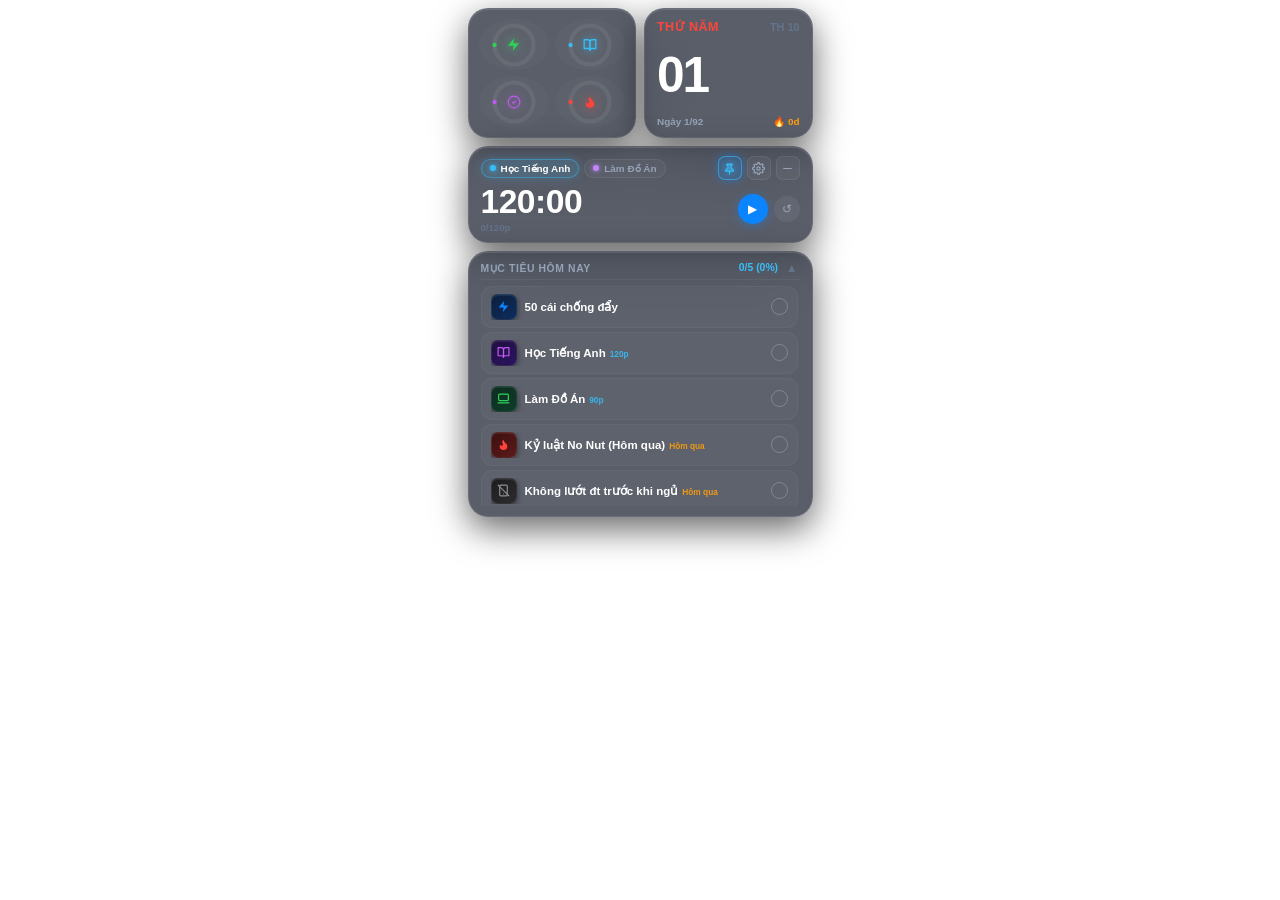
==== ui/index.html @ b0678db2 "first commit" ====
<!DOCTYPE html>
<html lang="vi">
<head>
  <meta charset="UTF-8">
  <meta name="viewport" content="width=device-width, initial-scale=1.0">
  <title>Winter Arc iOS Widgets</title>
  <link rel="stylesheet" href="style.css?v=4">
</head>
<body class="ios-body">

  <div class="widget-stack" id="drag-handle">
    
    <!-- TOP ROW: 2 SMALL SQUIRCLES (Side by Side) -->
    <div class="row-two-squares">
      
      <!-- WIDGET 1: ACTIVITY RINGS (Exact Apple Fitness / Battery style from reference) -->
      <div class="ios-card card-rings">
        <div class="rings-grid">
          <!-- Ring 1: Pushups -->
          <div class="ring-box" id="ring-box-pushups" title="50 Chống đẩy">
            <svg class="ring-svg" viewBox="0 0 36 36">
              <path class="ring-bg" d="M18 2.0845 a 15.9155 15.9155 0 0 1 0 31.831 a 15.9155 15.9155 0 0 1 0 -31.831"/>
              <path id="ring-pushups" class="ring-fill green" stroke-dasharray="0, 100" d="M18 2.0845 a 15.9155 15.9155 0 0 1 0 31.831 a 15.9155 15.9155 0 0 1 0 -31.831"/>
            </svg>
            <span class="ring-icon green">
              <svg viewBox="0 0 24 24" width="15" height="15" fill="currentColor">
                <path d="M13 2L3 14h9l-1 8 10-12h-9l1-8z"/>
              </svg>
            </span>
          </div>

          <!-- Ring 2: English -->
          <div class="ring-box" id="ring-box-english" title="2h Tiếng Anh">
            <svg class="ring-svg" viewBox="0 0 36 36">
              <path class="ring-bg" d="M18 2.0845 a 15.9155 15.9155 0 0 1 0 31.831 a 15.9155 15.9155 0 0 1 0 -31.831"/>
              <path id="ring-english" class="ring-fill cyan" stroke-dasharray="0, 100" d="M18 2.0845 a 15.9155 15.9155 0 0 1 0 31.831 a 15.9155 15.9155 0 0 1 0 -31.831"/>
            </svg>
            <span class="ring-icon cyan">
              <svg viewBox="0 0 24 24" width="14" height="14" fill="none" stroke="currentColor" stroke-width="2.2" stroke-linecap="round" stroke-linejoin="round">
                <path d="M2 3h6a4 4 0 0 1 4 4v14a3 3 0 0 0-3-3H2z"/>
                <path d="M22 3h-6a4 4 0 0 0-4 4v14a3 3 0 0 1 3-3h7z"/>
              </svg>
            </span>
          </div>

          <!-- Ring 3: Sleep Recovery -->
          <div class="ring-box" id="ring-box-sleep" title="Giấc ngủ phục hồi 7-8h">
            <svg class="ring-svg" viewBox="0 0 36 36">
              <path class="ring-bg" d="M18 2.0845 a 15.9155 15.9155 0 0 1 0 31.831 a 15.9155 15.9155 0 0 1 0 -31.831"/>
              <path id="ring-sleep" class="ring-fill purple" stroke-dasharray="0, 100" d="M18 2.0845 a 15.9155 15.9155 0 0 1 0 31.831 a 15.9155 15.9155 0 0 1 0 -31.831"/>
            </svg>
            <span class="ring-icon purple" id="icon-sleep">
              <svg viewBox="0 0 24 24" width="14" height="14" fill="none" stroke="currentColor" stroke-width="2.2" stroke-linecap="round" stroke-linejoin="round">
                <path d="M12 3a6 6 0 0 0 9 9 9 9 0 1 1-9-9Z"/>
              </svg>
            </span>
          </div>

          <!-- Ring 4: No Nut -->
          <div class="ring-box" id="ring-box-nonut" title="No Nut">
            <svg class="ring-svg" viewBox="0 0 36 36">
              <path class="ring-bg" d="M18 2.0845 a 15.9155 15.9155 0 0 1 0 31.831 a 15.9155 15.9155 0 0 1 0 -31.831"/>
              <path id="ring-nonut" class="ring-fill flame" stroke-dasharray="0, 100" d="M18 2.0845 a 15.9155 15.9155 0 0 1 0 31.831 a 15.9155 15.9155 0 0 1 0 -31.831"/>
            </svg>
            <span class="ring-icon flame">
              <svg viewBox="0 0 24 24" width="14" height="14" fill="currentColor">
                <path d="M8.5 14.5A2.5 2.5 0 0 0 11 12c0-1.38-.5-2-1-3-1.072-2.143-.224-4.054 2-6 .5 2.5 2 4.9 4 6.5 2 1.6 3 3.5 3 5.5a7 7 0 1 1-14 0c0-1.153.433-2.294 1-3a2.5 2.5 0 0 0 2.5 2.5z"/>
              </svg>
            </span>
          </div>
        </div>
      </div>

      <!-- WIDGET 2: APPLE CALENDAR / COUNTDOWN (Exact white calendar widget from reference) -->
      <div class="ios-card card-calendar">
        <div class="cal-header">
          <span class="cal-weekday" id="cal-weekday">Thứ Hai</span>
          <span class="cal-month" id="cal-month">TH 10</span>
        </div>
        <div class="cal-number" id="cal-day-num">01</div>
        <div class="cal-footer">
          <span class="cal-target" id="cal-target-sub">Ngày 1/92</span>
          <span class="cal-streak-text" id="cal-streak-badge">🔥 0d</span>
        </div>
      </div>

    </div>

    <!-- MIDDLE ROW: FOCUS TIMER (Medium Squircle) -->
    <div class="ios-card card-timer">
      <div class="timer-head">
        <div class="timer-tabs" id="timer-tabs-container">
          <!-- Dynamic Timer Tabs rendered from protocols.json -->
          <button class="t-tab active" data-type="english">📚 Tiếng Anh</button>
          <button class="t-tab" data-type="project">💻 Đồ Án</button>
        </div>
        <div class="timer-top-btns">
          <button id="btn-pin" class="btn-pin active" title="Đang ghim trên cùng (Bấm để bỏ ghim)">
            <svg class="pin-svg" viewBox="0 0 24 24" fill="none" stroke="currentColor" stroke-width="2.2" stroke-linecap="round" stroke-linejoin="round">
              <line x1="12" y1="17" x2="12" y2="22"></line>
              <path d="M5 17h14v-1.76a2 2 0 0 0-1.11-1.79l-1.78-.9A2 2 0 0 1 15 10.76V6h1a1 1 0 0 0 0-2H8a1 1 0 0 0 0 2h1v4.76a2 2 0 0 1-1.11 1.79l-1.78.9A2 2 0 0 0 5 15.24Z"></path>
            </svg>
          </button>
          <button id="btn-open-manager-top" class="ios-mini-icon" title="Cài đặt & Quản lý mục tiêu">
            <svg class="gear-svg" viewBox="0 0 24 24" width="13" height="13" fill="none" stroke="currentColor" stroke-width="2.2" stroke-linecap="round" stroke-linejoin="round">
              <circle cx="12" cy="12" r="3"></circle>
              <path d="M19.4 15a1.65 1.65 0 0 0 .33 1.82l.06.06a2 2 0 0 1 0 2.83 2 2 0 0 1-2.83 0l-.06-.06a1.65 1.65 0 0 0-1.82-.33 1.65 1.65 0 0 0-1 1.51V21a2 2 0 0 1-2 2 2 2 0 0 1-2-2v-.09A1.65 1.65 0 0 0 9 19.4a1.65 1.65 0 0 0-1.82.33l-.06.06a2 2 0 0 1-2.83 0 2 2 0 0 1 0-2.83l.06-.06a1.65 1.65 0 0 0 .33-1.82 1.65 1.65 0 0 0-1.51-1H3a2 2 0 0 1-2-2 2 2 0 0 1 2-2h.09A1.65 1.65 0 0 0 4.6 9a1.65 1.65 0 0 0-.33-1.82l-.06-.06a2 2 0 0 1 0-2.83 2 2 0 0 1 2.83 0l.06.06a1.65 1.65 0 0 0 1.82.33H9a1.65 1.65 0 0 0 1-1.51V3a2 2 0 0 1 2-2 2 2 0 0 1 2 2v.09a1.65 1.65 0 0 0 1 1.51 1.65 1.65 0 0 0 1.82-.33l.06-.06a2 2 0 0 1 2.83 0 2 2 0 0 1 0 2.83l-.06.06a1.65 1.65 0 0 0-.33 1.82V9a1.65 1.65 0 0 0 1.51 1H21a2 2 0 0 1 2 2 2 2 0 0 1-2 2h-.09a1.65 1.65 0 0 0-1.51 1z"></path>
            </svg>
          </button>
          <button id="btn-hide-tray" class="ios-mini-icon" title="Thu gọn xuống khay hệ thống (Chạy ngầm)">
            <svg viewBox="0 0 24 24" width="13" height="13" fill="none" stroke="currentColor" stroke-width="2.2" stroke-linecap="round" stroke-linejoin="round">
              <line x1="5" y1="12" x2="19" y2="12"></line>
            </svg>
          </button>
        </div>
      </div>

      <div class="timer-body">
        <div class="timer-time-wrap">
          <div class="timer-display"><span id="timer-min">120</span>:<span id="timer-sec">00</span></div>
          <div class="timer-accum-clean" id="timer-accum">0/120p</div>
        </div>
        <div class="timer-ctrls">
          <button id="btn-timer-play" class="btn-play-round" title="Bắt đầu / Tạm dừng">▶</button>
          <button id="btn-timer-reset" class="btn-reset-round" title="Đặt lại">↺</button>
        </div>
      </div>
    </div>

    <!-- BOTTOM ROW: THE PROTOCOL CHECKLIST -->

    <!-- 1. COMPACT PROTOCOL BAR (Hiển thị khi ở chế độ Rút Gọn) -->
    <div class="card-protocol-compact hidden" id="protocol-compact-bar" title="Bấm vào để mở rộng checklist nhiệm vụ">
      <div class="compact-left">
        <span class="compact-glyph">🎯</span>
        <span class="compact-title" id="compact-status-text">Đang tải nhiệm vụ...</span>
      </div>
      <span class="compact-expand-arrow">▾</span>
    </div>

    <!-- 2. EXPANDED PROTOCOL CARD (Hiển thị khi ở chế độ Mở Rộng) -->
    <div class="ios-card card-protocol" id="protocol-expanded-card">
      <div class="protocol-head">
        <div class="protocol-title">MỤC TIÊU HÔM NAY</div>
        <div class="protocol-head-right">
          <span class="protocol-stat" id="protocol-stat">0/6 (0%)</span>
          <button id="btn-collapse-protocol" class="btn-collapse-pill" title="Thu gọn bảng checklist">▲</button>
        </div>
      </div>

      <div class="protocol-list" id="protocol-list">
        <!-- Rendered tasks list -->
      </div>
    </div>

  </div>

  <!-- Settings Modal (Glassmorphism) -->
  <div id="settings-modal" class="modal-backdrop hidden">
    <div class="modal-card-ios">
      <div class="modal-head-ios">
        <span>⚙️ KẾT NỐI IPHONE TELEGRAM</span>
        <button id="btn-close-modal" class="btn-close-ios">✕</button>
      </div>
      <div class="modal-body-ios">
        <label>Telegram Bot Token:</label>
        <input type="text" id="input-token" placeholder="Dán Token từ @BotFather..." />
        <small>Tìm @BotFather trên Telegram ➔ gửi /newbot để lấy Token.</small>

        <label style="margin-top: 8px;">Telegram Chat ID:</label>
        <input type="text" id="input-chat" placeholder="Tự động nhận khi bạn bấm /start" />

        <div class="modal-actions-ios">
          <button id="btn-save-cfg" class="btn-save-ios">Lưu Cài Đặt</button>
        </div>
      </div>
    </div>
  </div>

  <script src="script.js?v=4"></script>
</body>
</html>
---- ui/style.css ----
/* ==============================================================================
   WINTER ARC APPLE WIDGETS - CLEAN MINIMALIST GLASSMORPHISM
   Minimalist, Quiet Luxury, Zero Clutter
   ============================================================================== */

:root {
  --apple-font: -apple-system, BlinkMacSystemFont, "SF Pro Display", "SF Pro Text", "Segoe UI", Roboto, sans-serif;
  
  --apple-blue: #0a84ff;
  --apple-cyan: #38bdf8;
  --apple-green: #30d158;
  --apple-red: #ff453a;
  --apple-orange: #ff9f0a;

  --glass-bg: rgba(12, 16, 26, 0.82);
  --card-bg: rgba(20, 26, 42, 0.7);
  --card-bg-hover: rgba(28, 36, 56, 0.8);
  --border-subtle: rgba(255, 255, 255, 0.08);
  
  --text-primary: #ffffff;
  --text-secondary: #94a3b8;
  --text-tertiary: #64748b;
}

* {
  box-sizing: border-box;
  margin: 0;
  padding: 0;
  user-select: none;
}

html {
  background: transparent !important;
  background-color: transparent !important;
}

body.ios-body {
  background: transparent !important;
  background-color: transparent !important;
  font-family: var(--apple-font);
  color: var(--text-primary);
  overflow: hidden;
  height: 100vh;
  width: 100vw;
  margin: 0;
  padding: 8px;
  display: flex;
  justify-content: center;
  align-items: flex-start;
}

/* ==============================================================================
   MAIN CONTAINER (Apple Glass Plate)
   ============================================================================== */
.widget-stack {
  display: flex;
  flex-direction: column;
  gap: 8px;
  width: 345px;
  background: transparent !important;
  backdrop-filter: none !important;
  -webkit-backdrop-filter: none !important;
  border: none !important;
  border-radius: 0 !important;
  padding: 0 !important;
  box-shadow: none !important;
  cursor: grab;
  transition: all 0.25s cubic-bezier(0.4, 0, 0.2, 1);
}

.widget-stack:active {
  cursor: grabbing;
}

/* Base Card - Apple Dark Glass Squircle */
.ios-card {
  background: var(--card-bg);
  backdrop-filter: blur(28px) saturate(190%);
  -webkit-backdrop-filter: blur(28px) saturate(190%);
  border: 1px solid rgba(255, 255, 255, 0.1);
  border-radius: 20px;
  overflow: hidden;
  box-shadow: 0 12px 35px rgba(0, 0, 0, 0.6), inset 0 1px 0 rgba(255, 255, 255, 0.12);
  transition: transform 0.2s ease, box-shadow 0.2s ease;
}

.ios-card:hover {
  border-color: rgba(255, 255, 255, 0.16);
  box-shadow: 0 16px 45px rgba(0, 0, 0, 0.72), inset 0 1px 0 rgba(255, 255, 255, 0.18);
}

/* ==============================================================================
   ROW 1: TWO SQUARES (Side by Side)
   ============================================================================== */
.row-two-squares {
  display: grid;
  grid-template-columns: 1fr 1fr;
  gap: 8px;
}

/* WIDGET 1: Rings */
.card-rings {
  height: 130px;
  padding: 10px;
  display: flex;
  align-items: center;
  justify-content: center;
}

.rings-grid {
  display: grid;
  grid-template-columns: 1fr 1fr;
  grid-template-rows: 1fr 1fr;
  gap: 6px;
  width: 100%;
  height: 100%;
}

.ring-box {
  position: relative;
  display: flex;
  align-items: center;
  justify-content: center;
  border-radius: 50%;
  background: rgba(255, 255, 255, 0.02);
  transition: transform 0.2s ease;
}

.ring-box:hover {
  transform: scale(1.06);
}

.ring-svg {
  width: 44px;
  height: 44px;
  transform: rotate(-90deg);
}

.ring-bg {
  fill: none;
  stroke: rgba(255, 255, 255, 0.06);
  stroke-width: 3.5;
}

.ring-fill {
  fill: none;
  stroke-width: 3.5;
  stroke-linecap: round;
  transition: stroke-dasharray 0.5s ease;
}

.ring-fill.green { stroke: var(--apple-green); filter: drop-shadow(0 0 4px rgba(48, 209, 88, 0.5)); }
.ring-fill.cyan  { stroke: var(--apple-cyan); filter: drop-shadow(0 0 4px rgba(56, 189, 248, 0.5)); }
.ring-fill.purple{ stroke: #bf5af2; filter: drop-shadow(0 0 4px rgba(191, 90, 242, 0.5)); }
.ring-fill.orange{ stroke: var(--apple-orange); filter: drop-shadow(0 0 4px rgba(255, 159, 10, 0.5)); }
.ring-fill.flame { stroke: var(--apple-red); filter: drop-shadow(0 0 4px rgba(255, 69, 58, 0.5)); }

.ring-icon {
  position: absolute;
  display: flex;
  align-items: center;
  justify-content: center;
  transition: all 0.25s ease;
}

.ring-icon.green  { color: var(--apple-green);  filter: drop-shadow(0 0 5px rgba(48, 209, 88, 0.75)); }
.ring-icon.cyan   { color: var(--apple-cyan);   filter: drop-shadow(0 0 5px rgba(56, 189, 248, 0.75)); }
.ring-icon.purple { color: #bf5af2;             filter: drop-shadow(0 0 5px rgba(191, 90, 242, 0.75)); }
.ring-icon.orange { color: var(--apple-orange); filter: drop-shadow(0 0 5px rgba(255, 159, 10, 0.75)); }
.ring-icon.flame  { color: var(--apple-red);    filter: drop-shadow(0 0 5px rgba(255, 69, 58, 0.75)); }

.ring-box:hover .ring-icon {
  transform: scale(1.15);
}

/* WIDGET 2: Dark Minimalist Calendar */
.card-calendar {
  height: 130px;
  padding: 10px 12px;
  display: flex;
  flex-direction: column;
  justify-content: space-between;
}

.cal-header {
  display: flex;
  justify-content: space-between;
  align-items: baseline;
}

.cal-weekday {
  color: var(--apple-red);
  font-size: 0.78rem;
  font-weight: 800;
  letter-spacing: 0.5px;
  text-transform: uppercase;
}

.cal-month {
  color: var(--text-tertiary);
  font-size: 0.68rem;
  font-weight: 700;
  text-transform: uppercase;
}

.cal-number {
  font-size: 3.1rem;
  font-weight: 900;
  color: #ffffff;
  letter-spacing: -2px;
  line-height: 0.9;
  margin: 1px 0;
}

.cal-footer {
  display: flex;
  justify-content: space-between;
  align-items: center;
}

.cal-target {
  font-size: 0.62rem;
  font-weight: 600;
  color: var(--text-secondary);
}

.cal-streak-text {
  font-size: 0.62rem;
  font-weight: 750;
  color: var(--apple-orange);
}

/* ==============================================================================
   ROW 2: FOCUS TIMER (Clean Minimalist)
   ============================================================================== */
.card-timer {
  padding: 9px 12px;
  display: flex;
  flex-direction: column;
  gap: 5px;
}

.timer-head {
  display: flex;
  justify-content: space-between;
  align-items: center;
}

.timer-tabs {
  display: flex;
  gap: 5px;
}

.t-tab {
  display: inline-flex;
  align-items: center;
  gap: 5px;
  background: rgba(255, 255, 255, 0.03);
  border: 1px solid rgba(255, 255, 255, 0.07);
  color: var(--text-secondary);
  font-size: 0.62rem;
  font-weight: 700;
  padding: 3px 8px;
  border-radius: 9999px;
  cursor: pointer;
  transition: all 0.2s cubic-bezier(0.4, 0, 0.2, 1);
}

.t-tab:hover {
  background: rgba(255, 255, 255, 0.08);
  color: #fff;
  border-color: rgba(255, 255, 255, 0.15);
}

.t-tab.active {
  background: rgba(56, 189, 248, 0.15);
  color: #ffffff;
  border-color: rgba(56, 189, 248, 0.45);
  box-shadow: 0 0 10px rgba(56, 189, 248, 0.25);
}

.tab-indicator {
  width: 6px;
  height: 6px;
  border-radius: 50%;
  display: inline-block;
  flex-shrink: 0;
}

.tab-indicator.dot-cyan {
  background: var(--apple-cyan);
  box-shadow: 0 0 5px var(--apple-cyan);
}

.tab-indicator.dot-purple {
  background: #c084fc;
  box-shadow: 0 0 5px #c084fc;
}

.tab-indicator.dot-orange {
  background: var(--apple-orange);
  box-shadow: 0 0 5px var(--apple-orange);
}

.timer-top-btns {
  display: flex;
  align-items: center;
  gap: 5px;
}

.ios-mini-icon,
#btn-pin {
  width: 24px;
  height: 24px;
  border-radius: 7px;
  display: flex;
  align-items: center;
  justify-content: center;
  cursor: pointer;
  transition: all 0.25s cubic-bezier(0.4, 0, 0.2, 1);
  outline: none;
  padding: 0;
  box-sizing: border-box;
}

/* Nút Bánh Răng Quản Lý */
.ios-mini-icon {
  background: rgba(255, 255, 255, 0.04);
  border: 1px solid rgba(255, 255, 255, 0.08);
  color: #94a3b8;
}

.ios-mini-icon:hover {
  color: #ffffff;
  background: rgba(255, 255, 255, 0.12);
  border-color: rgba(255, 255, 255, 0.2);
}

.ios-mini-icon .gear-svg {
  display: block;
  transition: transform 0.3s ease;
}

.ios-mini-icon:hover .gear-svg {
  transform: rotate(30deg);
}

/* NÚT GHIM (PIN) - TRẠNG THÁI CHƯA GHIM: Màu xám mờ tinh tế */
#btn-pin {
  background: rgba(255, 255, 255, 0.03);
  border: 1px solid rgba(255, 255, 255, 0.08);
  color: #71717a;
}

#btn-pin .pin-svg {
  width: 13px;
  height: 13px;
  stroke: #71717a;
  fill: none;
  opacity: 0.6;
  transform: rotate(-35deg);
  transition: all 0.25s cubic-bezier(0.34, 1.56, 0.64, 1);
}

#btn-pin:hover {
  background: rgba(255, 255, 255, 0.09);
  border-color: rgba(255, 255, 255, 0.18);
  color: #a1a1aa;
}

#btn-pin:hover .pin-svg {
  stroke: #a1a1aa;
  opacity: 0.9;
}

/* NÚT GHIM (PIN) - TRẠNG THÁI ĐANG GHIM: Màu xanh rực rỡ + phát sáng viền */
#btn-pin.active {
  background: rgba(10, 132, 255, 0.22);
  border-color: rgba(56, 189, 248, 0.6);
  color: #38bdf8;
  box-shadow: 0 0 10px rgba(10, 132, 255, 0.45);
}

#btn-pin.active .pin-svg {
  stroke: #38bdf8;
  fill: rgba(56, 189, 248, 0.35);
  opacity: 1;
  transform: rotate(0deg);
  filter: drop-shadow(0 0 4px rgba(56, 189, 248, 0.85));
}

#btn-pin.active:hover {
  background: rgba(10, 132, 255, 0.32);
  border-color: rgba(56, 189, 248, 0.85);
  box-shadow: 0 0 14px rgba(10, 132, 255, 0.65);
}

.timer-body {
  display: flex;
  justify-content: space-between;
  align-items: center;
}

.timer-time-wrap {
  display: flex;
  flex-direction: column;
}

.timer-display {
  font-size: 2.1rem;
  font-weight: 850;
  color: #fff;
  letter-spacing: -0.5px;
  line-height: 1;
  font-variant-numeric: tabular-nums;
}

.timer-accum-clean {
  font-size: 0.6rem;
  color: var(--text-tertiary);
  font-weight: 600;
  margin-top: 3px;
}

.timer-ctrls {
  display: flex;
  align-items: center;
  gap: 6px;
}

.btn-play-round {
  background: var(--apple-blue);
  color: #fff;
  border: none;
  width: 30px;
  height: 30px;
  border-radius: 50%;
  display: flex;
  align-items: center;
  justify-content: center;
  font-size: 0.78rem;
  cursor: pointer;
  box-shadow: 0 2px 10px rgba(10, 132, 255, 0.4);
  transition: transform 0.15s ease, background 0.2s;
}

.btn-play-round:active {
  transform: scale(0.92);
}

.btn-play-round.running {
  background: var(--apple-red);
  box-shadow: 0 2px 10px rgba(255, 69, 58, 0.4);
}

.btn-reset-round {
  background: rgba(255, 255, 255, 0.06);
  border: none;
  color: var(--text-secondary);
  width: 26px;
  height: 26px;
  border-radius: 50%;
  display: flex;
  align-items: center;
  justify-content: center;
  font-size: 0.75rem;
  cursor: pointer;
  transition: all 0.2s ease;
}

.btn-reset-round:hover {
  color: #fff;
  background: rgba(255, 255, 255, 0.12);
}

/* ==============================================================================
   ROW 3: PROTOCOL CHECKLIST (Ultra Clean)
   ============================================================================== */
.card-protocol {
  padding: 10px 12px;
  display: flex;
  flex-direction: column;
  gap: 6px;
}

.protocol-head {
  display: flex;
  justify-content: space-between;
  align-items: center;
  padding-bottom: 5px;
  border-bottom: 1px solid rgba(255, 255, 255, 0.05);
}

.protocol-title {
  font-size: 0.65rem;
  font-weight: 800;
  letter-spacing: 0.6px;
  color: var(--text-secondary);
  text-transform: uppercase;
}

.protocol-head-right {
  display: flex;
  align-items: center;
  gap: 6px;
}

.protocol-stat {
  font-size: 0.65rem;
  font-weight: 750;
  color: var(--apple-cyan);
}

.btn-collapse-pill {
  background: transparent;
  border: none;
  color: var(--text-tertiary);
  font-size: 0.72rem;
  cursor: pointer;
  padding: 0 2px;
  transition: color 0.15s ease;
}

.btn-collapse-pill:hover {
  color: #fff;
}

/* Scrollable List */
.protocol-list {
  display: flex;
  flex-direction: column;
  gap: 4px;
  max-height: 220px;
  overflow-y: auto;
  padding-right: 2px;
}

.protocol-list::-webkit-scrollbar {
  width: 3px;
}

.protocol-list::-webkit-scrollbar-track {
  background: transparent;
}

.protocol-list::-webkit-scrollbar-thumb {
  background: rgba(255, 255, 255, 0.15);
  border-radius: 9999px;
}

/* Task Item: 1 Single Clean Line */
.task-row {
  display: flex;
  align-items: center;
  justify-content: space-between;
  background: rgba(255, 255, 255, 0.025);
  border: 1px solid rgba(255, 255, 255, 0.04);
  border-radius: 11px;
  padding: 7px 9px;
  cursor: pointer;
  transition: all 0.15s ease;
}

.task-row:hover {
  background: rgba(255, 255, 255, 0.06);
}

.task-row.done {
  background: rgba(48, 209, 88, 0.07);
  border-color: rgba(48, 209, 88, 0.18);
}

.task-left-wrap {
  display: flex;
  align-items: center;
  gap: 8px;
  overflow: hidden;
}

/* Apple Dark Squircle Task Badge — matches manager icon picker style */
.task-badge {
  width: 26px;
  height: 26px;
  border-radius: 7px;
  display: flex;
  align-items: center;
  justify-content: center;
  flex-shrink: 0;
  transition: transform 0.2s cubic-bezier(0.4, 0, 0.2, 1);
  border: 1px solid rgba(255,255,255,0.08);
  box-shadow: 0 2px 6px rgba(0,0,0,0.5), inset 0 1px 0 rgba(255,255,255,0.07);
}

.task-badge svg {
  display: block;
}

/* Unified Badge Colors — Apple Dark Squircle System */
.badge-blue, .task-badge-pushups     { background: linear-gradient(145deg, #0d1f3d, #0d2c5c); color: #0a84ff; }
.badge-purple, .task-badge-english   { background: linear-gradient(145deg, #20103d, #2a1460); color: #bf5af2; }
.badge-green, .task-badge-project    { background: linear-gradient(145deg, #0d2c20, #0d3d28); color: #30d158; }
.badge-orange, .task-badge-workout   { background: linear-gradient(145deg, #3d2000, #5c3000); color: #ff9f0a; }
.badge-indigo                        { background: linear-gradient(145deg, #1a1a3d, #222266); color: #6e6ef5; }
.badge-cyan                          { background: linear-gradient(145deg, #0d3036, #0d3d46); color: #00c7be; }
.badge-red, .task-badge-nonut        { background: linear-gradient(145deg, #3d1010, #5c1a1a); color: #ff453a; }
.badge-slate, .task-badge-detox      { background: linear-gradient(145deg, #1c1c1e, #2c2c2e); color: #8e8e93; }
.badge-teal                          { background: linear-gradient(145deg, #0d3020, #0d3d28); color: #00c7be; }
.badge-amber                         { background: linear-gradient(145deg, #3d2e00, #5c4500); color: #ffd60a; }
.badge-violet, .task-badge-sleep     { background: linear-gradient(145deg, #2a1a3d, #3d1a5c); color: #bf5af2; }
.badge-rose                          { background: linear-gradient(145deg, #3d1020, #5c1030); color: #ff2d55; }
.badge-lime                          { background: linear-gradient(145deg, #1a3010, #243d10); color: #34c759; }
.badge-target, .task-badge-custom     { background: linear-gradient(145deg, #0d1f3d, #0d3036); color: #38bdf8; }


.task-row.done .task-badge {
  opacity: 0.3;
  filter: grayscale(0.6);
  box-shadow: none;
}

.task-row:hover .task-badge {
  transform: scale(1.08);

}

.t-title {
  font-size: 0.72rem;
  font-weight: 600;
  color: #fff;
  white-space: nowrap;
  overflow: hidden;
  text-overflow: ellipsis;
}

.task-row.done .t-title {
  text-decoration: line-through;
  color: var(--text-tertiary);
}

.tag-retro {
  font-size: 0.52rem;
  color: var(--apple-orange);
  margin-left: 4px;
  font-weight: 700;
  opacity: 0.9;
}

.tag-timer {
  font-size: 0.52rem;
  color: var(--apple-cyan);
  margin-left: 4px;
  font-weight: 700;
  opacity: 0.9;
}

/* Minimalist Check Circle */
.t-check-circle {
  width: 17px;
  height: 17px;
  border-radius: 50%;
  border: 1.5px solid rgba(255, 255, 255, 0.22);
  display: flex;
  align-items: center;
  justify-content: center;
  background: transparent;
  flex-shrink: 0;
  transition: all 0.15s ease;
}

.task-row:hover .t-check-circle {
  border-color: var(--apple-green);
}

.task-row.done .t-check-circle {
  background: var(--apple-green);
  border-color: var(--apple-green);
}

.t-check-mark {
  display: none;
  color: #000;
  font-size: 0.6rem;
  font-weight: 900;
}

.task-row.done .t-check-mark {
  display: block;
}

/* ==============================================================================
   COMPACT MODE BAR (Rút gọn)
   ============================================================================== */
.card-protocol-compact {
  background: var(--card-bg);
  backdrop-filter: blur(20px);
  -webkit-backdrop-filter: blur(20px);
  border: 1px solid var(--border-subtle);
  border-radius: 16px;
  padding: 8px 12px;
  display: flex;
  justify-content: space-between;
  align-items: center;
  cursor: pointer;
  transition: all 0.2s ease;
}

.card-protocol-compact:hover {
  background: var(--card-bg-hover);
}

.compact-left {
  display: flex;
  align-items: center;
  gap: 6px;
}

.compact-glyph {
  font-size: 0.9rem;
}

.compact-title {
  font-size: 0.7rem;
  font-weight: 650;
  color: #cbd5e1;
}

.compact-expand-arrow {
  font-size: 0.75rem;
  color: var(--text-tertiary);
}

/* ==============================================================================
   SETTINGS MODAL (Frosted Glass)
   ============================================================================== */
.modal-backdrop {
  position: fixed;
  inset: 0;
  background: rgba(0, 0, 0, 0.7);
  backdrop-filter: blur(15px);
  -webkit-backdrop-filter: blur(15px);
  display: flex;
  align-items: center;
  justify-content: center;
  z-index: 9999;
}

.modal-card-ios {
  background: rgba(22, 28, 46, 0.95);
  border: 1px solid var(--border-subtle);
  border-radius: 20px;
  padding: 18px;
  width: 90%;
  max-width: 320px;
  box-shadow: 0 20px 40px rgba(0, 0, 0, 0.6);
}

.modal-head-ios {
  display: flex;
  justify-content: space-between;
  align-items: center;
  font-size: 0.78rem;
  font-weight: 800;
  color: var(--apple-cyan);
  border-bottom: 1px solid rgba(255, 255, 255, 0.1);
  padding-bottom: 8px;
  margin-bottom: 12px;
}

.btn-close-ios {
  background: transparent;
  border: none;
  color: var(--text-secondary);
  font-size: 0.9rem;
  cursor: pointer;
}

.modal-body-ios {
  display: flex;
  flex-direction: column;
  gap: 6px;
}

.modal-body-ios label {
  font-size: 0.65rem;
  color: var(--text-secondary);
  font-weight: 700;
}

.modal-body-ios input {
  background: rgba(0, 0, 0, 0.4);
  border: 1px solid rgba(255, 255, 255, 0.12);
  border-radius: 8px;
  padding: 6px 10px;
  color: #fff;
  font-size: 0.72rem;
  outline: none;
}

.modal-body-ios small {
  font-size: 0.58rem;
  color: var(--text-tertiary);
}

.modal-actions-ios {
  margin-top: 10px;
}

.btn-save-ios {
  width: 100%;
  background: var(--apple-blue);
  color: #fff;
  border: none;
  border-radius: 8px;
  padding: 8px;
  font-size: 0.72rem;
  font-weight: 750;
  cursor: pointer;
}

.hidden {
  display: none !important;
}
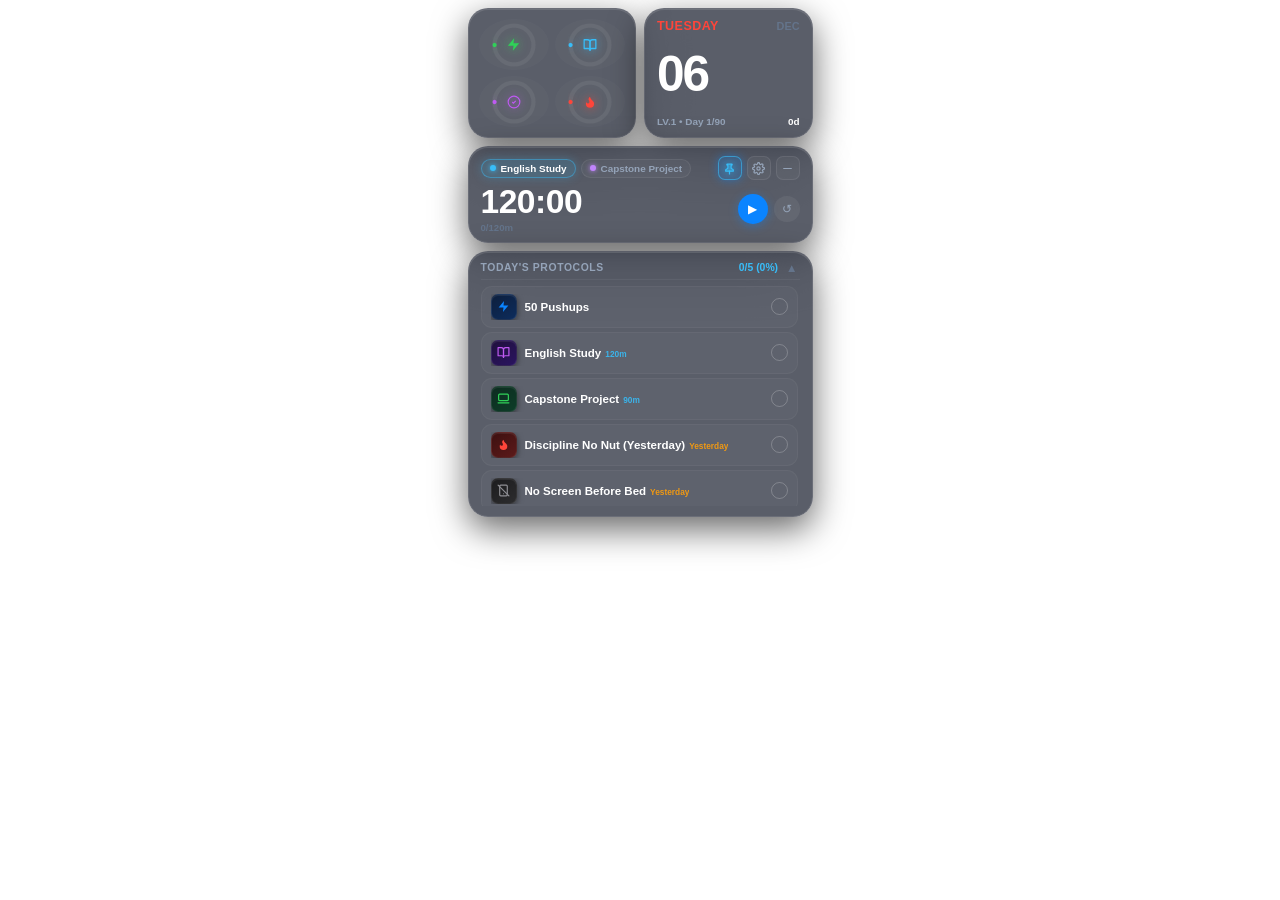
==== commit 834586c4: "feat: upgrade Gemini AI Coach to flash-latest and fix model 404" ====
--- a/ui/index.html
+++ b/ui/index.html
@@ -1,10 +1,10 @@
 <!DOCTYPE html>
-<html lang="vi">
+<html lang="en">
 <head>
   <meta charset="UTF-8">
   <meta name="viewport" content="width=device-width, initial-scale=1.0">
   <title>Winter Arc iOS Widgets</title>
-  <link rel="stylesheet" href="style.css?v=4">
+  <link rel="stylesheet" href="style.css?v=5">
 </head>
 <body class="ios-body">
 
@@ -17,7 +17,7 @@
       <div class="ios-card card-rings">
         <div class="rings-grid">
           <!-- Ring 1: Pushups -->
-          <div class="ring-box" id="ring-box-pushups" title="50 Chống đẩy">
+          <div class="ring-box" id="ring-box-pushups" title="50 Pushups">
             <svg class="ring-svg" viewBox="0 0 36 36">
               <path class="ring-bg" d="M18 2.0845 a 15.9155 15.9155 0 0 1 0 31.831 a 15.9155 15.9155 0 0 1 0 -31.831"/>
               <path id="ring-pushups" class="ring-fill green" stroke-dasharray="0, 100" d="M18 2.0845 a 15.9155 15.9155 0 0 1 0 31.831 a 15.9155 15.9155 0 0 1 0 -31.831"/>
@@ -30,7 +30,7 @@
           </div>
 
           <!-- Ring 2: English -->
-          <div class="ring-box" id="ring-box-english" title="2h Tiếng Anh">
+          <div class="ring-box" id="ring-box-english" title="2h English">
             <svg class="ring-svg" viewBox="0 0 36 36">
               <path class="ring-bg" d="M18 2.0845 a 15.9155 15.9155 0 0 1 0 31.831 a 15.9155 15.9155 0 0 1 0 -31.831"/>
               <path id="ring-english" class="ring-fill cyan" stroke-dasharray="0, 100" d="M18 2.0845 a 15.9155 15.9155 0 0 1 0 31.831 a 15.9155 15.9155 0 0 1 0 -31.831"/>
@@ -44,7 +44,7 @@
           </div>
 
           <!-- Ring 3: Sleep Recovery -->
-          <div class="ring-box" id="ring-box-sleep" title="Giấc ngủ phục hồi 7-8h">
+          <div class="ring-box" id="ring-box-sleep" title="Sleep Recovery 7-8h">
             <svg class="ring-svg" viewBox="0 0 36 36">
               <path class="ring-bg" d="M18 2.0845 a 15.9155 15.9155 0 0 1 0 31.831 a 15.9155 15.9155 0 0 1 0 -31.831"/>
               <path id="ring-sleep" class="ring-fill purple" stroke-dasharray="0, 100" d="M18 2.0845 a 15.9155 15.9155 0 0 1 0 31.831 a 15.9155 15.9155 0 0 1 0 -31.831"/>
@@ -74,13 +74,13 @@
       <!-- WIDGET 2: APPLE CALENDAR / COUNTDOWN (Exact white calendar widget from reference) -->
       <div class="ios-card card-calendar">
         <div class="cal-header">
-          <span class="cal-weekday" id="cal-weekday">Thứ Hai</span>
-          <span class="cal-month" id="cal-month">TH 10</span>
+          <span class="cal-weekday" id="cal-weekday">Monday</span>
+          <span class="cal-month" id="cal-month">OCT</span>
         </div>
         <div class="cal-number" id="cal-day-num">01</div>
         <div class="cal-footer">
-          <span class="cal-target" id="cal-target-sub">Ngày 1/92</span>
-          <span class="cal-streak-text" id="cal-streak-badge">🔥 0d</span>
+          <span class="cal-target" id="cal-target-sub">Day 1/90</span>
+          <span class="cal-streak-text" id="cal-streak-badge">0d</span>
         </div>
       </div>
 
@@ -91,23 +91,23 @@
       <div class="timer-head">
         <div class="timer-tabs" id="timer-tabs-container">
           <!-- Dynamic Timer Tabs rendered from protocols.json -->
-          <button class="t-tab active" data-type="english">📚 Tiếng Anh</button>
-          <button class="t-tab" data-type="project">💻 Đồ Án</button>
+          <button class="t-tab active" data-type="english">English</button>
+          <button class="t-tab" data-type="project">Project</button>
         </div>
         <div class="timer-top-btns">
-          <button id="btn-pin" class="btn-pin active" title="Đang ghim trên cùng (Bấm để bỏ ghim)">
+          <button id="btn-pin" class="btn-pin active" title="Always on top (Click to toggle)">
             <svg class="pin-svg" viewBox="0 0 24 24" fill="none" stroke="currentColor" stroke-width="2.2" stroke-linecap="round" stroke-linejoin="round">
               <line x1="12" y1="17" x2="12" y2="22"></line>
               <path d="M5 17h14v-1.76a2 2 0 0 0-1.11-1.79l-1.78-.9A2 2 0 0 1 15 10.76V6h1a1 1 0 0 0 0-2H8a1 1 0 0 0 0 2h1v4.76a2 2 0 0 1-1.11 1.79l-1.78.9A2 2 0 0 0 5 15.24Z"></path>
             </svg>
           </button>
-          <button id="btn-open-manager-top" class="ios-mini-icon" title="Cài đặt & Quản lý mục tiêu">
+          <button id="btn-open-manager-top" class="ios-mini-icon" title="Settings & Protocol Manager">
             <svg class="gear-svg" viewBox="0 0 24 24" width="13" height="13" fill="none" stroke="currentColor" stroke-width="2.2" stroke-linecap="round" stroke-linejoin="round">
               <circle cx="12" cy="12" r="3"></circle>
               <path d="M19.4 15a1.65 1.65 0 0 0 .33 1.82l.06.06a2 2 0 0 1 0 2.83 2 2 0 0 1-2.83 0l-.06-.06a1.65 1.65 0 0 0-1.82-.33 1.65 1.65 0 0 0-1 1.51V21a2 2 0 0 1-2 2 2 2 0 0 1-2-2v-.09A1.65 1.65 0 0 0 9 19.4a1.65 1.65 0 0 0-1.82.33l-.06.06a2 2 0 0 1-2.83 0 2 2 0 0 1 0-2.83l.06-.06a1.65 1.65 0 0 0 .33-1.82 1.65 1.65 0 0 0-1.51-1H3a2 2 0 0 1-2-2 2 2 0 0 1 2-2h.09A1.65 1.65 0 0 0 4.6 9a1.65 1.65 0 0 0-.33-1.82l-.06-.06a2 2 0 0 1 0-2.83 2 2 0 0 1 2.83 0l.06.06a1.65 1.65 0 0 0 1.82.33H9a1.65 1.65 0 0 0 1-1.51V3a2 2 0 0 1 2-2 2 2 0 0 1 2 2v.09a1.65 1.65 0 0 0 1 1.51 1.65 1.65 0 0 0 1.82-.33l.06-.06a2 2 0 0 1 2.83 0 2 2 0 0 1 0 2.83l-.06.06a1.65 1.65 0 0 0-.33 1.82V9a1.65 1.65 0 0 0 1.51 1H21a2 2 0 0 1 2 2 2 2 0 0 1-2 2h-.09a1.65 1.65 0 0 0-1.51 1z"></path>
             </svg>
           </button>
-          <button id="btn-hide-tray" class="ios-mini-icon" title="Thu gọn xuống khay hệ thống (Chạy ngầm)">
+          <button id="btn-hide-tray" class="ios-mini-icon" title="Minimize to system tray (Run in background)">
             <svg viewBox="0 0 24 24" width="13" height="13" fill="none" stroke="currentColor" stroke-width="2.2" stroke-linecap="round" stroke-linejoin="round">
               <line x1="5" y1="12" x2="19" y2="12"></line>
             </svg>
@@ -118,33 +118,39 @@
       <div class="timer-body">
         <div class="timer-time-wrap">
           <div class="timer-display"><span id="timer-min">120</span>:<span id="timer-sec">00</span></div>
-          <div class="timer-accum-clean" id="timer-accum">0/120p</div>
+          <div class="timer-accum-clean" id="timer-accum">0/120m</div>
         </div>
         <div class="timer-ctrls">
-          <button id="btn-timer-play" class="btn-play-round" title="Bắt đầu / Tạm dừng">▶</button>
-          <button id="btn-timer-reset" class="btn-reset-round" title="Đặt lại">↺</button>
+          <button id="btn-timer-play" class="btn-play-round" title="Start / Pause">▶</button>
+          <button id="btn-timer-reset" class="btn-reset-round" title="Reset">↺</button>
         </div>
       </div>
     </div>
 
     <!-- BOTTOM ROW: THE PROTOCOL CHECKLIST -->
 
-    <!-- 1. COMPACT PROTOCOL BAR (Hiển thị khi ở chế độ Rút Gọn) -->
-    <div class="card-protocol-compact hidden" id="protocol-compact-bar" title="Bấm vào để mở rộng checklist nhiệm vụ">
+    <!-- 1. COMPACT PROTOCOL BAR (Compact Mode) -->
+    <div class="card-protocol-compact hidden" id="protocol-compact-bar" title="Click to expand protocols checklist">
       <div class="compact-left">
-        <span class="compact-glyph">🎯</span>
-        <span class="compact-title" id="compact-status-text">Đang tải nhiệm vụ...</span>
+        <span class="compact-glyph">
+          <svg viewBox="0 0 24 24" width="13" height="13" fill="none" stroke="currentColor" stroke-width="2.2">
+            <circle cx="12" cy="12" r="10"/>
+            <circle cx="12" cy="12" r="6"/>
+            <circle cx="12" cy="12" r="2"/>
+          </svg>
+        </span>
+        <span class="compact-title" id="compact-status-text">Loading protocols...</span>
       </div>
       <span class="compact-expand-arrow">▾</span>
     </div>
 
-    <!-- 2. EXPANDED PROTOCOL CARD (Hiển thị khi ở chế độ Mở Rộng) -->
+    <!-- 2. EXPANDED PROTOCOL CARD (Expanded Mode) -->
     <div class="ios-card card-protocol" id="protocol-expanded-card">
       <div class="protocol-head">
-        <div class="protocol-title">MỤC TIÊU HÔM NAY</div>
+        <div class="protocol-title">TODAY'S PROTOCOLS</div>
         <div class="protocol-head-right">
           <span class="protocol-stat" id="protocol-stat">0/6 (0%)</span>
-          <button id="btn-collapse-protocol" class="btn-collapse-pill" title="Thu gọn bảng checklist">▲</button>
+          <button id="btn-collapse-protocol" class="btn-collapse-pill" title="Collapse checklist">▲</button>
         </div>
       </div>
 
@@ -159,24 +165,24 @@
   <div id="settings-modal" class="modal-backdrop hidden">
     <div class="modal-card-ios">
       <div class="modal-head-ios">
-        <span>⚙️ KẾT NỐI IPHONE TELEGRAM</span>
+        <span>TELEGRAM CONNECTION</span>
         <button id="btn-close-modal" class="btn-close-ios">✕</button>
       </div>
       <div class="modal-body-ios">
         <label>Telegram Bot Token:</label>
-        <input type="text" id="input-token" placeholder="Dán Token từ @BotFather..." />
-        <small>Tìm @BotFather trên Telegram ➔ gửi /newbot để lấy Token.</small>
+        <input type="text" id="input-token" placeholder="Paste Token from @BotFather..." />
+        <small>Find @BotFather on Telegram ➔ send /newbot to obtain Token.</small>
 
         <label style="margin-top: 8px;">Telegram Chat ID:</label>
-        <input type="text" id="input-chat" placeholder="Tự động nhận khi bạn bấm /start" />
+        <input type="text" id="input-chat" placeholder="Auto-detected when you send /start" />
 
         <div class="modal-actions-ios">
-          <button id="btn-save-cfg" class="btn-save-ios">Lưu Cài Đặt</button>
+          <button id="btn-save-cfg" class="btn-save-ios">Save Settings</button>
         </div>
       </div>
     </div>
   </div>
 
-  <script src="script.js?v=4"></script>
+  <script src="script.js?v=5"></script>
 </body>
 </html>
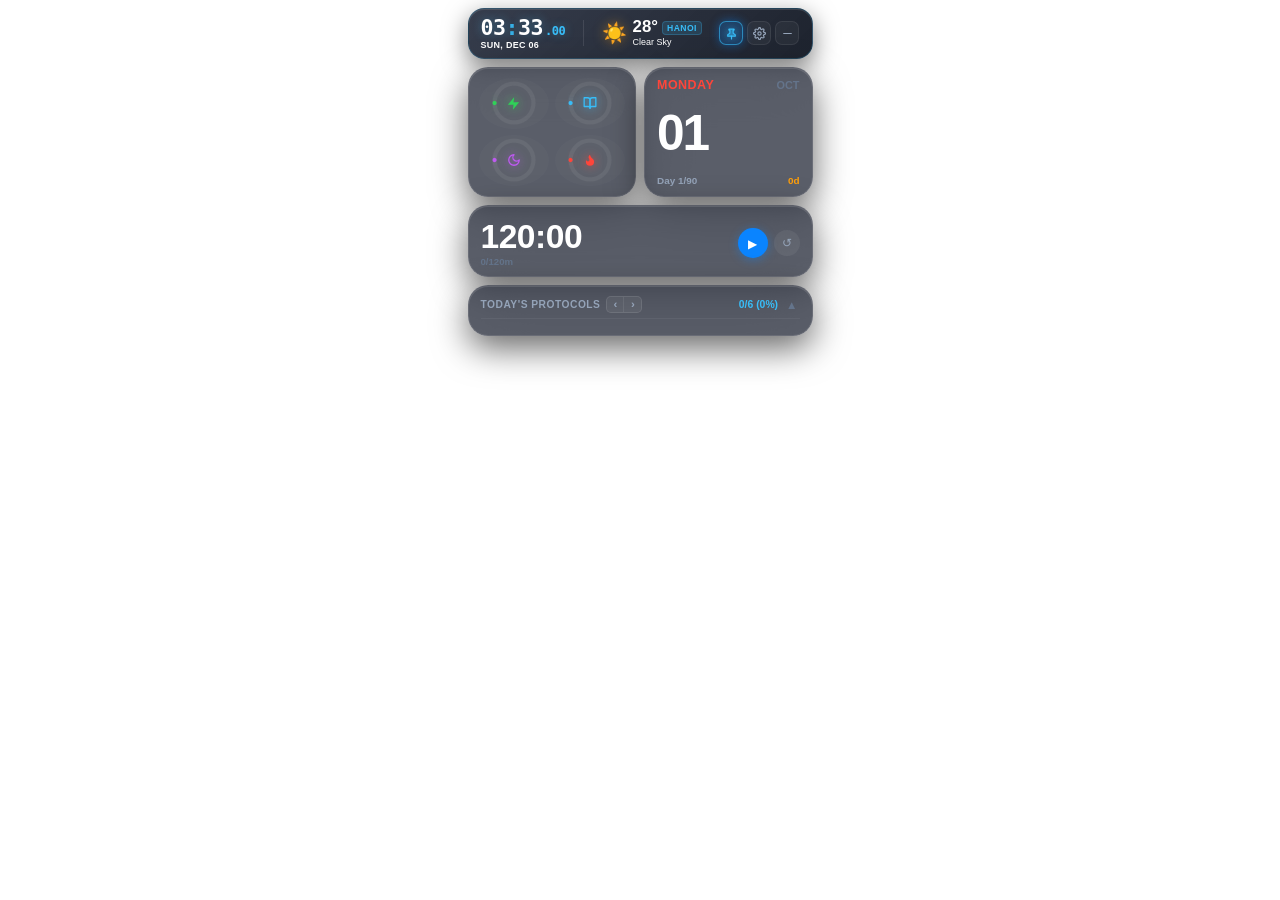
==== commit dd203ecd: "feat: complete Winter Arc Command Center with desktop widget, 2-way Telegram bot sync, AI coach, and" ====
--- a/ui/index.html
+++ b/ui/index.html
@@ -10,7 +10,55 @@
 
   <div class="widget-stack" id="drag-handle">
     
-    <!-- TOP ROW: 2 SMALL SQUIRCLES (Side by Side) -->
+    <!-- TOP BAR: DIGITAL CLOCK (TIMER STYLE) + WEATHER & TEMPERATURE -->
+    <div class="ios-card card-clock-weather">
+      <div class="clock-weather-content">
+        <!-- Live Timer-Style Clock -->
+        <div class="clock-block">
+          <div class="clock-timer-digits">
+            <span id="clock-hh">14</span><span class="clock-colon">:</span><span id="clock-mm">30</span><span class="clock-sec-sub" id="clock-ss">.00</span>
+          </div>
+          <span class="clock-date-pill" id="clock-date-pill">Tue, Oct 06</span>
+        </div>
+
+        <div class="clock-divider"></div>
+
+        <!-- Live Weather & Temperature -->
+        <div class="weather-block" id="top-weather-block" title="Live Weather">
+          <span class="weather-icon-large" id="top-weather-icon">☀️</span>
+          <div class="weather-text-wrap">
+            <div class="weather-temp-row">
+              <span class="weather-temp-num" id="top-weather-temp">28°</span>
+              <span class="weather-city-badge" id="top-weather-city">HANOI</span>
+            </div>
+            <div class="weather-condition-sub" id="top-weather-cond">Clear Sky</div>
+          </div>
+        </div>
+
+        <!-- Window Controls -->
+        <div class="clock-top-btns">
+          <button id="btn-pin" class="btn-pin active" title="Always on top (Click to toggle)">
+            <svg class="pin-svg" viewBox="0 0 24 24" fill="none" stroke="currentColor" stroke-width="2.2" stroke-linecap="round" stroke-linejoin="round">
+              <line x1="12" y1="17" x2="12" y2="22"></line>
+              <path d="M5 17h14v-1.76a2 2 0 0 0-1.11-1.79l-1.78-.9A2 2 0 0 1 15 10.76V6h1a1 1 0 0 0 0-2H8a1 1 0 0 0 0 2h1v4.76a2 2 0 0 1-1.11 1.79l-1.78.9A2 2 0 0 0 5 15.24Z"></path>
+            </svg>
+          </button>
+          <button id="btn-open-manager-top" class="ios-mini-icon" title="Settings & Protocol Manager">
+            <svg class="gear-svg" viewBox="0 0 24 24" width="13" height="13" fill="none" stroke="currentColor" stroke-width="2.2" stroke-linecap="round" stroke-linejoin="round">
+              <circle cx="12" cy="12" r="3"></circle>
+              <path d="M19.4 15a1.65 1.65 0 0 0 .33 1.82l.06.06a2 2 0 0 1 0 2.83 2 2 0 0 1-2.83 0l-.06-.06a1.65 1.65 0 0 0-1.82-.33 1.65 1.65 0 0 0-1 1.51V21a2 2 0 0 1-2 2 2 2 0 0 1-2-2v-.09A1.65 1.65 0 0 0 9 19.4a1.65 1.65 0 0 0-1.82.33l-.06.06a2 2 0 0 1-2.83 0 2 2 0 0 1 0-2.83l.06-.06a1.65 1.65 0 0 0 .33-1.82 1.65 1.65 0 0 0-1.51-1H3a2 2 0 0 1-2-2 2 2 0 0 1 2-2h.09A1.65 1.65 0 0 0 4.6 9a1.65 1.65 0 0 0-.33-1.82l-.06-.06a2 2 0 0 1 0-2.83 2 2 0 0 1 2.83 0l.06.06a1.65 1.65 0 0 0 1.82.33H9a1.65 1.65 0 0 0 1-1.51V3a2 2 0 0 1 2-2 2 2 0 0 1 2 2v.09a1.65 1.65 0 0 0 1 1.51 1.65 1.65 0 0 0 1.82-.33l.06-.06a2 2 0 0 1 2.83 0 2 2 0 0 1 0 2.83l-.06.06a1.65 1.65 0 0 0-.33 1.82V9a1.65 1.65 0 0 0 1.51 1H21a2 2 0 0 1 2 2 2 2 0 0 1-2 2h-.09a1.65 1.65 0 0 0-1.51 1z"></path>
+            </svg>
+          </button>
+          <button id="btn-hide-tray" class="ios-mini-icon" title="Minimize to system tray (Run in background)">
+            <svg viewBox="0 0 24 24" width="13" height="13" fill="none" stroke="currentColor" stroke-width="2.2" stroke-linecap="round" stroke-linejoin="round">
+              <line x1="5" y1="12" x2="19" y2="12"></line>
+            </svg>
+          </button>
+        </div>
+      </div>
+    </div>
+
+    <!-- ROW 2: 2 SMALL SQUIRCLES (Side by Side) -->
     <div class="row-two-squares">
       
       <!-- WIDGET 1: ACTIVITY RINGS (Exact Apple Fitness / Battery style from reference) -->
@@ -86,32 +134,11 @@
 
     </div>
 
-    <!-- MIDDLE ROW: FOCUS TIMER (Medium Squircle) -->
-    <div class="ios-card card-timer">
+    <!-- MIDDLE ROW: FOCUS TIMER (Medium Squircle - Auto hidden if no timer tasks scheduled) -->
+    <div class="ios-card card-timer" id="card-focus-timer">
       <div class="timer-head">
         <div class="timer-tabs" id="timer-tabs-container">
           <!-- Dynamic Timer Tabs rendered from protocols.json -->
-          <button class="t-tab active" data-type="english">English</button>
-          <button class="t-tab" data-type="project">Project</button>
-        </div>
-        <div class="timer-top-btns">
-          <button id="btn-pin" class="btn-pin active" title="Always on top (Click to toggle)">
-            <svg class="pin-svg" viewBox="0 0 24 24" fill="none" stroke="currentColor" stroke-width="2.2" stroke-linecap="round" stroke-linejoin="round">
-              <line x1="12" y1="17" x2="12" y2="22"></line>
-              <path d="M5 17h14v-1.76a2 2 0 0 0-1.11-1.79l-1.78-.9A2 2 0 0 1 15 10.76V6h1a1 1 0 0 0 0-2H8a1 1 0 0 0 0 2h1v4.76a2 2 0 0 1-1.11 1.79l-1.78.9A2 2 0 0 0 5 15.24Z"></path>
-            </svg>
-          </button>
-          <button id="btn-open-manager-top" class="ios-mini-icon" title="Settings & Protocol Manager">
-            <svg class="gear-svg" viewBox="0 0 24 24" width="13" height="13" fill="none" stroke="currentColor" stroke-width="2.2" stroke-linecap="round" stroke-linejoin="round">
-              <circle cx="12" cy="12" r="3"></circle>
-              <path d="M19.4 15a1.65 1.65 0 0 0 .33 1.82l.06.06a2 2 0 0 1 0 2.83 2 2 0 0 1-2.83 0l-.06-.06a1.65 1.65 0 0 0-1.82-.33 1.65 1.65 0 0 0-1 1.51V21a2 2 0 0 1-2 2 2 2 0 0 1-2-2v-.09A1.65 1.65 0 0 0 9 19.4a1.65 1.65 0 0 0-1.82.33l-.06.06a2 2 0 0 1-2.83 0 2 2 0 0 1 0-2.83l.06-.06a1.65 1.65 0 0 0 .33-1.82 1.65 1.65 0 0 0-1.51-1H3a2 2 0 0 1-2-2 2 2 0 0 1 2-2h.09A1.65 1.65 0 0 0 4.6 9a1.65 1.65 0 0 0-.33-1.82l-.06-.06a2 2 0 0 1 0-2.83 2 2 0 0 1 2.83 0l.06.06a1.65 1.65 0 0 0 1.82.33H9a1.65 1.65 0 0 0 1-1.51V3a2 2 0 0 1 2-2 2 2 0 0 1 2 2v.09a1.65 1.65 0 0 0 1 1.51 1.65 1.65 0 0 0 1.82-.33l.06-.06a2 2 0 0 1 2.83 0 2 2 0 0 1 0 2.83l-.06.06a1.65 1.65 0 0 0-.33 1.82V9a1.65 1.65 0 0 0 1.51 1H21a2 2 0 0 1 2 2 2 2 0 0 1-2 2h-.09a1.65 1.65 0 0 0-1.51 1z"></path>
-            </svg>
-          </button>
-          <button id="btn-hide-tray" class="ios-mini-icon" title="Minimize to system tray (Run in background)">
-            <svg viewBox="0 0 24 24" width="13" height="13" fill="none" stroke="currentColor" stroke-width="2.2" stroke-linecap="round" stroke-linejoin="round">
-              <line x1="5" y1="12" x2="19" y2="12"></line>
-            </svg>
-          </button>
         </div>
       </div>
 
@@ -147,7 +174,14 @@
     <!-- 2. EXPANDED PROTOCOL CARD (Expanded Mode) -->
     <div class="ios-card card-protocol" id="protocol-expanded-card">
       <div class="protocol-head">
-        <div class="protocol-title">TODAY'S PROTOCOLS</div>
+        <div class="protocol-title-group">
+          <span class="protocol-title" id="protocol-title-text">TODAY'S PROTOCOLS</span>
+          <div class="day-stepper">
+            <button type="button" id="btn-widget-prev-day" class="btn-step" title="Previous Day">‹</button>
+            <button type="button" id="btn-widget-next-day" class="btn-step" title="Next Day">›</button>
+          </div>
+          <button type="button" id="btn-widget-today-reset" class="btn-today-pill hidden" title="Back to Today">Today</button>
+        </div>
         <div class="protocol-head-right">
           <span class="protocol-stat" id="protocol-stat">0/6 (0%)</span>
           <button id="btn-collapse-protocol" class="btn-collapse-pill" title="Collapse checklist">▲</button>
--- a/ui/style.css
+++ b/ui/style.css
@@ -90,7 +90,143 @@
 }
 
 /* ==============================================================================
-   ROW 1: TWO SQUARES (Side by Side)
+   TOP BAR: CLOCK & WEATHER (Timer Typography + Live Temperature Pill)
+   ============================================================================== */
+.card-clock-weather {
+  padding: 8px 12px;
+  border-radius: 16px;
+  background: linear-gradient(135deg, rgba(20, 28, 46, 0.85) 0%, rgba(10, 16, 28, 0.92) 100%);
+  border: 1px solid rgba(56, 189, 248, 0.2);
+  box-shadow: 0 8px 25px rgba(0, 0, 0, 0.5), inset 0 1px 0 rgba(255, 255, 255, 0.12);
+  transition: all 0.2s ease;
+}
+
+.card-clock-weather:hover {
+  border-color: rgba(56, 189, 248, 0.4);
+  box-shadow: 0 10px 30px rgba(0, 0, 0, 0.65), 0 0 15px rgba(56, 189, 248, 0.15);
+}
+
+.clock-weather-content {
+  display: flex;
+  align-items: center;
+  justify-content: space-between;
+  gap: 8px;
+  width: 100%;
+}
+
+.clock-block {
+  display: flex;
+  flex-direction: column;
+  justify-content: center;
+  gap: 1px;
+}
+
+.clock-timer-digits {
+  font-size: 1.35rem;
+  font-weight: 900;
+  font-family: -apple-system, BlinkMacSystemFont, "SF Pro Display", monospace;
+  font-variant-numeric: tabular-nums;
+  letter-spacing: -0.5px;
+  color: #ffffff;
+  line-height: 1;
+  display: flex;
+  align-items: baseline;
+  text-shadow: 0 0 10px rgba(56, 189, 248, 0.35);
+}
+
+.clock-colon {
+  color: #38bdf8;
+  opacity: 0.9;
+}
+
+.clock-sec-sub {
+  font-size: 0.75rem;
+  font-weight: 700;
+  color: #38bdf8;
+  margin-left: 2px;
+  font-family: inherit;
+}
+
+.clock-date-pill {
+  font-size: 0.56rem;
+  font-weight: 600;
+  color: var(--text-dim);
+  letter-spacing: 0.3px;
+  text-transform: uppercase;
+}
+
+.clock-divider {
+  width: 1px;
+  height: 26px;
+  background: rgba(255, 255, 255, 0.1);
+}
+
+.weather-block {
+  display: flex;
+  align-items: center;
+  gap: 6px;
+  cursor: pointer;
+  transition: transform 0.15s ease;
+}
+
+.weather-block:hover {
+  transform: translateY(-1px);
+}
+
+.weather-icon-large {
+  font-size: 1.25rem;
+  filter: drop-shadow(0 0 6px rgba(255, 159, 10, 0.5));
+}
+
+.weather-text-wrap {
+  display: flex;
+  flex-direction: column;
+  gap: 1px;
+}
+
+.weather-temp-row {
+  display: flex;
+  align-items: center;
+  gap: 4px;
+}
+
+.weather-temp-num {
+  font-size: 1.05rem;
+  font-weight: 800;
+  color: #ffffff;
+  line-height: 1;
+}
+
+.weather-city-badge {
+  font-size: 0.54rem;
+  font-weight: 800;
+  color: #38bdf8;
+  background: rgba(56, 189, 248, 0.15);
+  border: 1px solid rgba(56, 189, 248, 0.25);
+  border-radius: 4px;
+  padding: 1px 4px;
+  letter-spacing: 0.4px;
+  text-transform: uppercase;
+}
+
+.weather-condition-sub {
+  font-size: 0.56rem;
+  font-weight: 500;
+  color: var(--text-dim);
+  white-space: nowrap;
+  max-width: 80px;
+  overflow: hidden;
+  text-overflow: ellipsis;
+}
+
+.clock-top-btns {
+  display: flex;
+  align-items: center;
+  gap: 4px;
+}
+
+/* ==============================================================================
+   ROW 2: TWO SQUARES (Side by Side)
    ============================================================================== */
 .row-two-squares {
   display: grid;
@@ -185,7 +321,37 @@
 .cal-header {
   display: flex;
   justify-content: space-between;
-  align-items: baseline;
+  align-items: center;
+}
+
+.cal-header-right {
+  display: flex;
+  align-items: center;
+  gap: 5px;
+}
+
+.cal-weather-badge {
+  font-size: 0.62rem;
+  font-weight: 700;
+  color: #38bdf8;
+  background: rgba(56, 189, 248, 0.12);
+  border: 1px solid rgba(56, 189, 248, 0.22);
+  border-radius: 6px;
+  padding: 1px 5px;
+  letter-spacing: 0.2px;
+  display: inline-flex;
+  align-items: center;
+  gap: 3px;
+  cursor: default;
+  transition: all 0.2s ease;
+  user-select: none;
+}
+
+.cal-weather-badge:hover {
+  background: rgba(56, 189, 248, 0.24);
+  border-color: rgba(56, 189, 248, 0.45);
+  box-shadow: 0 0 8px rgba(56, 189, 248, 0.35);
+  transform: translateY(-1px);
 }
 
 .cal-weekday {
@@ -491,24 +657,107 @@
   border-bottom: 1px solid rgba(255, 255, 255, 0.05);
 }
 
+.protocol-title-group {
+  display: flex;
+  align-items: center;
+  gap: 6px;
+  flex-shrink: 0;
+}
+
 .protocol-title {
-  font-size: 0.65rem;
+  font-size: 0.64rem;
   font-weight: 800;
-  letter-spacing: 0.6px;
+  letter-spacing: 0.5px;
   color: var(--text-secondary);
   text-transform: uppercase;
+  white-space: nowrap;
+}
+
+/* Apple-style segmented day stepper */
+.day-stepper {
+  display: inline-flex;
+  align-items: center;
+  background: rgba(255, 255, 255, 0.05);
+  border: 1px solid rgba(255, 255, 255, 0.1);
+  border-radius: 5px;
+  overflow: hidden;
+  height: 17px;
+}
+
+.btn-step {
+  background: transparent;
+  border: none;
+  color: var(--text-secondary);
+  font-size: 0.72rem;
+  font-weight: 800;
+  width: 17px;
+  height: 100%;
+  display: flex;
+  align-items: center;
+  justify-content: center;
+  cursor: pointer;
+  line-height: 1;
+  padding: 0;
+  transition: all 0.15s ease;
+}
+
+.btn-step:first-child {
+  border-right: 1px solid rgba(255, 255, 255, 0.08);
+}
+
+.btn-step:hover {
+  background: rgba(255, 255, 255, 0.15);
+  color: #fff;
+}
+
+.btn-today-pill {
+  background: rgba(56, 189, 248, 0.15);
+  border: 1px solid rgba(56, 189, 248, 0.3);
+  color: #38bdf8;
+  font-size: 0.55rem;
+  font-weight: 800;
+  padding: 1px 6px;
+  border-radius: 4px;
+  cursor: pointer;
+  transition: all 0.15s ease;
+  white-space: nowrap;
+}
+
+.btn-today-pill:hover {
+  background: rgba(56, 189, 248, 0.3);
+  color: #fff;
 }
 
 .protocol-head-right {
   display: flex;
   align-items: center;
   gap: 6px;
+  flex-shrink: 0;
+}
+
+/* Mini buttons when inside protocol header */
+.protocol-head-right .timer-top-btns {
+  gap: 4px;
+}
+
+.protocol-head-right .timer-top-btns .ios-mini-icon,
+.protocol-head-right .timer-top-btns #btn-pin {
+  width: 20px;
+  height: 20px;
+  border-radius: 5px;
+}
+
+.protocol-head-right .timer-top-btns .ios-mini-icon svg,
+.protocol-head-right .timer-top-btns #btn-pin svg {
+  width: 11px;
+  height: 11px;
 }
 
 .protocol-stat {
   font-size: 0.65rem;
   font-weight: 750;
   color: var(--apple-cyan);
+  white-space: nowrap;
 }
 
 .btn-collapse-pill {
@@ -637,6 +886,37 @@
   color: var(--text-tertiary);
 }
 
+.task-row.future-disabled {
+  cursor: default;
+  opacity: 0.82;
+}
+
+.task-row.future-disabled:hover {
+  background: rgba(255, 255, 255, 0.025);
+}
+
+.task-row.future-disabled:hover .task-badge {
+  transform: none;
+}
+
+.task-row.future-disabled .t-check-circle {
+  border-color: rgba(255, 255, 255, 0.12);
+  cursor: not-allowed;
+  opacity: 0.6;
+}
+
+.task-row.future-disabled:hover .t-check-circle {
+  border-color: rgba(255, 255, 255, 0.12);
+}
+
+.tag-upcoming {
+  font-size: 0.52rem;
+  color: #c084fc;
+  margin-left: 4px;
+  font-weight: 700;
+  opacity: 0.9;
+}
+
 .tag-retro {
   font-size: 0.52rem;
   color: var(--apple-orange);
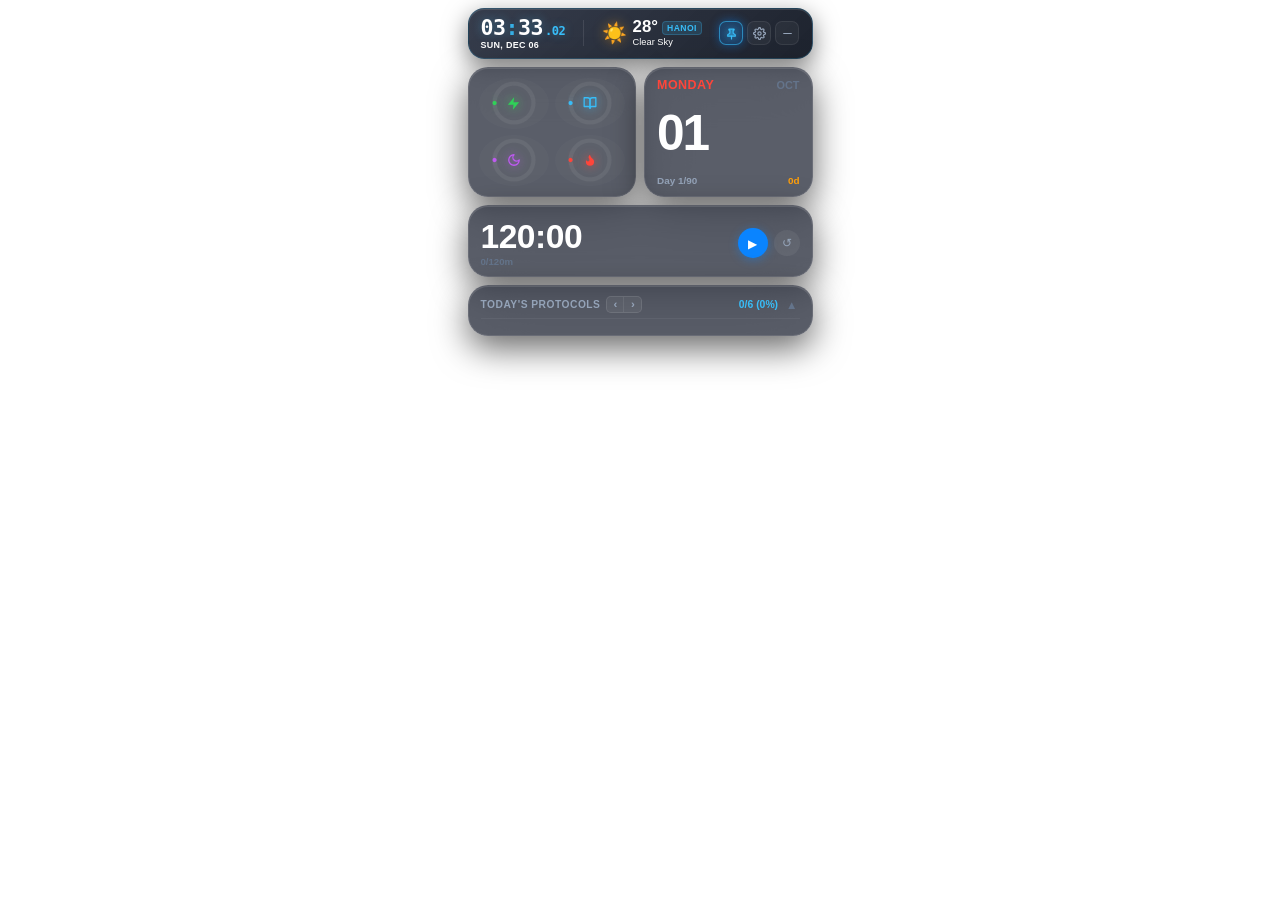
==== commit 3ed02b22: "feat: dynamic time-of-day and weather conditions with live icons" ====
--- a/ui/index.html
+++ b/ui/index.html
@@ -24,14 +24,14 @@
         <div class="clock-divider"></div>
 
         <!-- Live Weather & Temperature -->
-        <div class="weather-block" id="top-weather-block" title="Live Weather">
+        <div class="weather-block" id="top-weather-block" title="Thời tiết thời gian thực">
           <span class="weather-icon-large" id="top-weather-icon">☀️</span>
           <div class="weather-text-wrap">
             <div class="weather-temp-row">
               <span class="weather-temp-num" id="top-weather-temp">28°</span>
               <span class="weather-city-badge" id="top-weather-city">HANOI</span>
             </div>
-            <div class="weather-condition-sub" id="top-weather-cond">Clear Sky</div>
+            <div class="weather-condition-sub" id="top-weather-cond">Thời tiết...</div>
           </div>
         </div>
 
--- a/ui/style.css
+++ b/ui/style.css
@@ -210,11 +210,11 @@
 }
 
 .weather-condition-sub {
-  font-size: 0.56rem;
+  font-size: 0.58rem;
   font-weight: 500;
   color: var(--text-dim);
   white-space: nowrap;
-  max-width: 80px;
+  max-width: 95px;
   overflow: hidden;
   text-overflow: ellipsis;
 }
